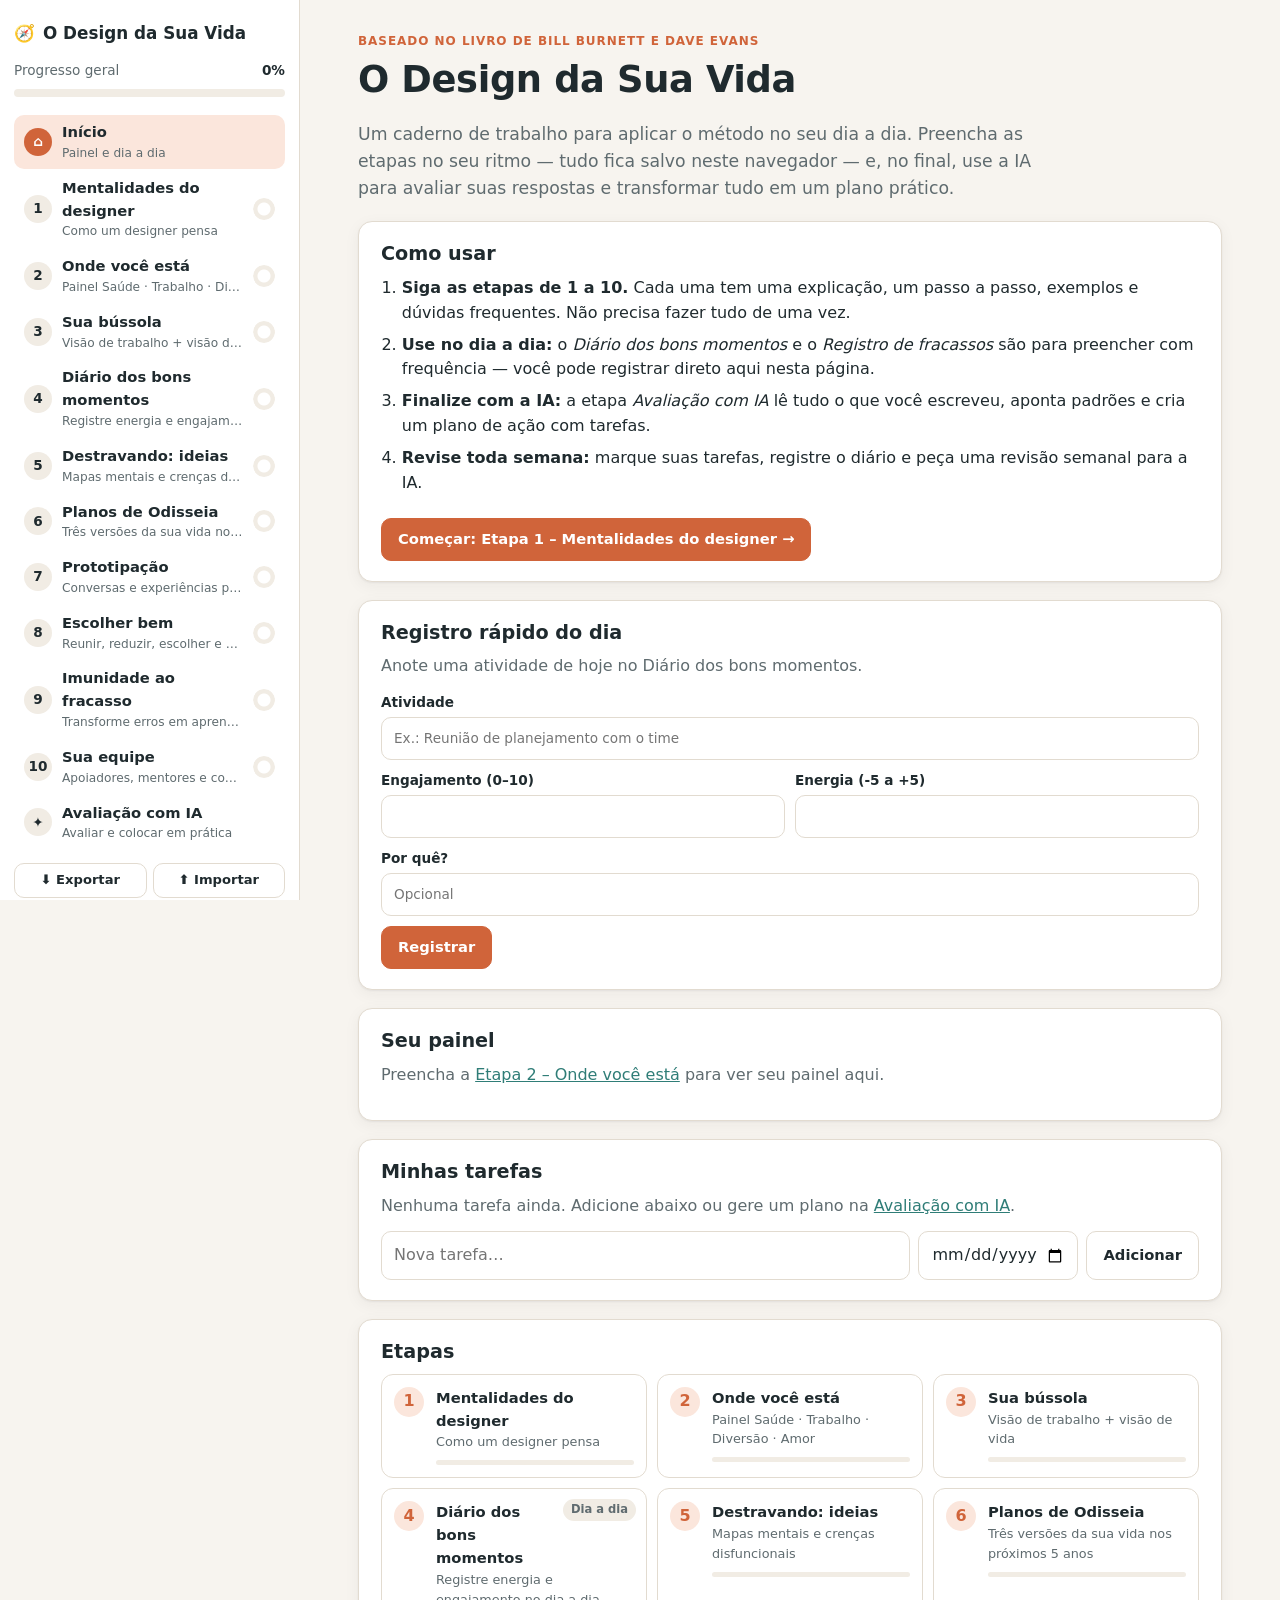
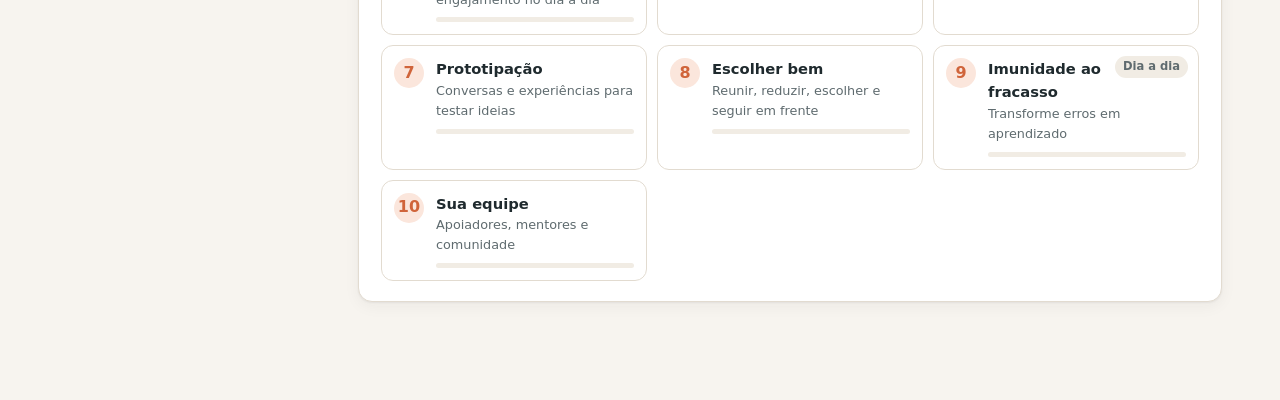
==== design-da-sua-vida/index.html @ 07f7861f "Adiciona caderno interativo O Design da Sua Vida App web estático (sem build) com as 10 ferramentas " ====
<!doctype html>
<html lang="pt-BR">
<head>
  <meta charset="utf-8">
  <meta name="viewport" content="width=device-width, initial-scale=1">
  <title>O Design da Sua Vida</title>
  <meta name="description" content="Caderno de trabalho interativo baseado no livro O Design da Sua Vida, com avaliação e plano de ação com IA.">
  <link rel="icon" href="data:image/svg+xml,<svg xmlns='http://www.w3.org/2000/svg' viewBox='0 0 100 100'><text y='.9em' font-size='90'>🧭</text></svg>">
  <link rel="stylesheet" href="css/styles.css">
</head>
<body>
  <a class="skip" href="#main">Pular para o conteúdo</a>

  <header class="topbar">
    <button class="icon-btn menu-btn" data-action="toggle-nav" aria-label="Abrir menu">☰</button>
    <a href="#inicio" class="brand"><span aria-hidden="true">🧭</span> O Design da Sua Vida</a>
  </header>

  <div class="layout">
    <nav class="sidebar" aria-label="Etapas">
      <a href="#inicio" class="brand brand-side"><span aria-hidden="true">🧭</span> O Design da Sua Vida</a>
      <div id="overall" class="overall"></div>
      <ul id="nav-list" class="nav-list"></ul>
      <div class="side-tools">
        <button class="btn small ghost" data-action="export" title="Baixar backup dos seus dados (.json)">⬇ Exportar</button>
        <button class="btn small ghost" data-action="import" title="Restaurar um backup">⬆ Importar</button>
        <button class="btn small ghost" data-action="print" title="Imprimir ou salvar em PDF">🖨 Imprimir</button>
        <button class="btn small ghost" data-action="open-settings">⚙️ Configurações</button>
      </div>
      <p class="side-note">Seus dados ficam salvos só neste navegador. Exporte um backup de vez em quando.</p>
    </nav>
    <div class="nav-backdrop" data-action="toggle-nav"></div>

    <main id="main" tabindex="-1"></main>
  </div>

  <input type="file" id="import-file" accept="application/json,.json" hidden>

  <dialog id="settings" aria-labelledby="set-title">
    <form method="dialog" data-action="save-settings" class="settings-form">
      <h2 id="set-title">Configurações</h2>
      <p id="set-msg" class="notice" hidden></p>

      <label for="set-key"><strong>Chave da API da Anthropic</strong></label>
      <input id="set-key" name="key" type="password" autocomplete="off" placeholder="sk-ant-…">
      <p class="muted small">
        Usada para a IA responder aqui no app. Crie uma em <a href="https://console.anthropic.com/settings/keys" target="_blank" rel="noopener">console.anthropic.com</a> (o uso é cobrado pela Anthropic, por volume de texto).
        A chave fica salva <strong>apenas neste navegador</strong> e é enviada somente para a API da Anthropic.
        Não use em computadores compartilhados.
      </p>
      <p class="muted small">Sem chave? Tudo continua funcionando, e nos pedidos à IA você pode usar “Copiar para usar no Claude.ai”.</p>

      <label for="set-model"><strong>Modelo</strong></label>
      <select id="set-model" name="model"></select>

      <div class="dialog-actions">
        <button type="button" class="btn danger ghost" data-action="reset">Apagar todos os dados</button>
        <span class="spacer"></span>
        <button type="button" class="btn" onclick="this.closest('dialog').close()">Cancelar</button>
        <button type="submit" class="btn primary">Salvar</button>
      </div>
    </form>
  </dialog>

  <div id="save-status" class="save-status" role="status" aria-live="polite"></div>
  <div id="toast" class="toast" role="status" aria-live="polite"></div>

  <script src="js/steps.js"></script>
  <script src="js/ai.js"></script>
  <script src="js/app.js"></script>
</body>
</html>
---- design-da-sua-vida/css/styles.css ----
:root {
  --bg: #f7f4ef;
  --surface: #ffffff;
  --surface-2: #f1ece4;
  --text: #1f2a2e;
  --muted: #5f6b6f;
  --line: #e2dbd0;
  --accent: #d0643a;
  --accent-ink: #ffffff;
  --accent-soft: #fbe6dc;
  --teal: #2f7d77;
  --teal-soft: #dcefec;
  --pos: #2f7d4f;
  --neg: #b3413a;
  --radius: 14px;
  --shadow: 0 1px 2px rgba(31, 42, 46, .06), 0 4px 16px rgba(31, 42, 46, .05);
  --sidebar: 300px;
  --font: system-ui, -apple-system, "Segoe UI", Roboto, "Helvetica Neue", Arial, sans-serif;
  color-scheme: light;
}

@media (prefers-color-scheme: dark) {
  :root:not([data-theme="light"]) {
    --bg: #161b1d;
    --surface: #1f2629;
    --surface-2: #273033;
    --text: #e8e6e1;
    --muted: #a3acae;
    --line: #34403f;
    --accent: #e7875f;
    --accent-ink: #1a1a1a;
    --accent-soft: #3d2a22;
    --teal: #6cc2b9;
    --teal-soft: #1f3836;
    --pos: #74c68f;
    --neg: #ee8a82;
    --shadow: none;
    color-scheme: dark;
  }
}

* { box-sizing: border-box; }
html { -webkit-text-size-adjust: 100%; }
body {
  margin: 0;
  background: var(--bg);
  color: var(--text);
  font: 16px/1.55 var(--font);
}
a { color: var(--teal); }
h1, h2, h3, h4 { line-height: 1.25; margin: 0 0 .5em; }
h1 { font-size: clamp(1.7rem, 4vw, 2.3rem); letter-spacing: -.01em; }
h2 { font-size: 1.2rem; }
h3 { font-size: 1rem; margin-top: 1.2em; }
h4 { font-size: .95rem; }
p { margin: 0 0 .8em; }
code { background: var(--surface-2); padding: 0 .3em; border-radius: 4px; font-size: .9em; }

.skip { position: absolute; left: -999px; top: 0; background: var(--surface); padding: 8px 12px; z-index: 100; }
.skip:focus { left: 8px; }

.muted { color: var(--muted); }
.small { font-size: .85rem; }

/* ---------- Layout ---------- */
.layout { display: flex; min-height: 100vh; }
.sidebar {
  position: sticky; top: 0; align-self: flex-start;
  width: var(--sidebar); height: 100vh; overflow-y: auto;
  padding: 20px 14px; border-right: 1px solid var(--line); background: var(--surface);
  display: flex; flex-direction: column; gap: 14px; flex-shrink: 0;
}
main { flex: 1; min-width: 0; max-width: 920px; margin: 0 auto; padding: 32px 28px 80px; outline: none; }

.brand { font-weight: 700; color: var(--text); text-decoration: none; font-size: 1.05rem; display: flex; gap: 8px; align-items: center; }
.topbar { display: none; }

.overall-label { display: flex; justify-content: space-between; font-size: .85rem; color: var(--muted); margin-bottom: 6px; }
.overall-label strong { color: var(--text); }
.bar { height: 8px; background: var(--surface-2); border-radius: 99px; overflow: hidden; margin: 8px 0 4px; }
.bar > span { display: block; height: 100%; background: linear-gradient(90deg, var(--teal), var(--accent)); border-radius: inherit; transition: width .3s; }
.bar.small { height: 5px; margin: 8px 0 0; }

.nav-list { list-style: none; margin: 0; padding: 0; display: flex; flex-direction: column; gap: 2px; }
.nav-item {
  display: flex; align-items: center; gap: 10px; padding: 6px 10px; border-radius: 10px;
  color: var(--text); text-decoration: none;
}
.nav-item:hover { background: var(--surface-2); }
.nav-item.active { background: var(--accent-soft); }
.nav-badge {
  width: 28px; height: 28px; flex-shrink: 0; border-radius: 50%; display: grid; place-items: center;
  background: var(--surface-2); font-weight: 700; font-size: .85rem;
}
.nav-item.active .nav-badge { background: var(--accent); color: var(--accent-ink); }
.nav-text { display: flex; flex-direction: column; min-width: 0; flex: 1; }
.nav-title { font-weight: 600; font-size: .92rem; }
.nav-sub { font-size: .76rem; color: var(--muted); white-space: nowrap; overflow: hidden; text-overflow: ellipsis; }
.nav-progress {
  --p: 0;
  width: 22px; height: 22px; border-radius: 50%; flex-shrink: 0; display: grid; place-items: center;
  font-size: .7rem; font-weight: 700; color: var(--accent-ink);
  background: conic-gradient(var(--teal) calc(var(--p) * 1%), var(--surface-2) 0);
  -webkit-mask: radial-gradient(circle, transparent 6px, #000 7px);
          mask: radial-gradient(circle, transparent 6px, #000 7px);
}
.nav-progress.done { background: var(--teal); -webkit-mask: none; mask: none; color: #fff; }

.side-tools { display: grid; grid-template-columns: 1fr 1fr; gap: 6px; margin-top: auto; }
.side-note { font-size: .75rem; color: var(--muted); margin: 0; }
.nav-backdrop { display: none; }

/* ---------- Componentes ---------- */
.page-head { margin-bottom: 20px; }
.eyebrow { text-transform: uppercase; letter-spacing: .08em; font-size: .75rem; font-weight: 700; color: var(--accent); margin-bottom: 6px; }
.lead { font-size: 1.08rem; color: var(--muted); max-width: 680px; }

.card {
  background: var(--surface); border: 1px solid var(--line); border-radius: var(--radius);
  padding: 20px 22px; margin-bottom: 18px; box-shadow: var(--shadow);
}

.btn {
  display: inline-flex; align-items: center; justify-content: center; gap: 6px;
  padding: 9px 16px; border-radius: 10px; border: 1px solid var(--line);
  background: var(--surface); color: var(--text); font: inherit; font-weight: 600; font-size: .92rem;
  cursor: pointer; text-decoration: none; min-height: 40px;
}
.btn:hover { background: var(--surface-2); }
.btn.primary { background: var(--accent); border-color: var(--accent); color: var(--accent-ink); }
.btn.primary:hover { filter: brightness(1.05); }
.btn.ghost { background: transparent; }
.btn.small { padding: 6px 10px; font-size: .82rem; min-height: 34px; }
.btn.danger { color: var(--neg); }
.btn:disabled { opacity: .55; cursor: not-allowed; }
.icon-btn {
  border: 0; background: transparent; color: var(--muted); font-size: 1.3rem; line-height: 1;
  width: 34px; height: 34px; border-radius: 8px; cursor: pointer;
}
.icon-btn:hover { background: var(--surface-2); color: var(--neg); }

.chip { font-size: .72rem; font-weight: 700; padding: 2px 8px; border-radius: 99px; background: var(--surface-2); color: var(--muted); white-space: nowrap; }
.chip.ok { background: var(--teal-soft); color: var(--teal); }
.pill { display: inline-block; font-size: .75rem; padding: 0 7px; border-radius: 99px; background: var(--surface-2); color: var(--muted); white-space: nowrap; }
.pill.pos { color: var(--pos); }
.pill.neg { color: var(--neg); }

.notice { background: var(--accent-soft); border-radius: 10px; padding: 12px 14px; margin-bottom: 18px; font-size: .92rem; }
.error-text { color: var(--neg); }

.how-list { padding-left: 1.3em; margin: 0 0 1em; }
.how-list li { margin-bottom: .45em; }

/* Ajuda */
.help { padding: 0; }
.help > summary {
  list-style: none; cursor: pointer; padding: 16px 22px; font-weight: 700; display: flex; align-items: center; gap: 10px;
}
.help > summary::-webkit-details-marker { display: none; }
.help > summary::after { content: "▾"; margin-left: auto; color: var(--muted); transition: transform .2s; }
.help[open] > summary::after { transform: rotate(180deg); }
.help-icon { width: 26px; height: 26px; border-radius: 50%; display: grid; place-items: center; background: var(--teal-soft); color: var(--teal); font-weight: 800; }
.help-body { padding: 0 22px 20px; border-top: 1px solid var(--line); }
.help-intro { margin-top: 14px; }
.help-intro ul, .help-intro ol { padding-left: 1.3em; }
.help-intro li { margin-bottom: .35em; }
.example { background: var(--surface-2); border-left: 4px solid var(--teal); padding: 12px 14px; border-radius: 0 10px 10px 0; font-size: .95rem; }
.example p:last-child { margin: 0; }
.faq details { border-bottom: 1px solid var(--line); padding: 8px 0; }
.faq summary { cursor: pointer; font-weight: 600; }
.faq p { margin: 8px 0 4px; color: var(--muted); }
.ask-box { margin-top: 18px; padding: 14px; border-radius: 12px; background: var(--teal-soft); }
.ask-box h3 { margin-top: 0; }
.ask-box form { display: flex; flex-direction: column; gap: 8px; align-items: flex-start; }
.ask-answer:not(:empty) { margin-top: 12px; background: var(--surface); padding: 12px 14px; border-radius: 10px; }

/* Campos */
.section-hint { color: var(--muted); font-size: .92rem; background: var(--surface-2); padding: 10px 12px; border-radius: 10px; }
.field { display: flex; flex-direction: column; gap: 6px; margin-bottom: 16px; }
.field > label { font-weight: 600; }
.hint { color: var(--muted); font-size: .85rem; margin-top: -4px; }
input[type="text"], input[type="number"], input[type="date"], input[type="password"], input:not([type]), textarea, select {
  width: 100%; font: inherit; color: var(--text); background: var(--surface);
  border: 1px solid var(--line); border-radius: 10px; padding: 10px 12px;
}
textarea { resize: vertical; min-height: 2.8em; line-height: 1.5; }
input:focus, textarea:focus, select:focus, .btn:focus-visible, .nav-item:focus-visible, summary:focus-visible {
  outline: 2px solid var(--teal); outline-offset: 1px;
}
.counter { font-size: .78rem; color: var(--muted); align-self: flex-end; }

.range-row { display: flex; align-items: center; gap: 14px; }
.range-row input[type="range"] { flex: 1; accent-color: var(--accent); height: 28px; }
.range-row input.unset { opacity: .45; }
.range-row output { min-width: 2.2em; text-align: center; font-weight: 800; font-size: 1.1rem; background: var(--surface-2); border-radius: 8px; padding: 2px 6px; }

/* Listas */
.table-wrap { overflow-x: auto; margin-bottom: 10px; }
.list-table { width: 100%; border-collapse: collapse; }
.list-table th { text-align: left; font-size: .78rem; color: var(--muted); font-weight: 600; padding: 4px 6px; white-space: nowrap; }
.list-table td { padding: 4px 6px; vertical-align: top; }
.list-table td input, .list-table td select { padding: 8px 9px; font-size: .92rem; }
.list-table th.wide, .list-table td.wide { min-width: 170px; }
.list-table input[type="number"] { width: 80px; }
.list-table input[type="date"] { min-width: 140px; }
.row-actions { width: 40px; }
.empty { font-size: .9rem; }

.highlights { display: grid; grid-template-columns: 1fr 1fr; gap: 14px; margin-top: 16px; padding: 14px; border-radius: 12px; background: var(--surface-2); }
.highlights ul { margin: 0; padding-left: 1.1em; font-size: .9rem; }
.highlights p { grid-column: 1 / -1; margin: 0; }

.step-footer { display: flex; flex-wrap: wrap; gap: 14px; align-items: center; justify-content: space-between; margin-top: 8px; }
.step-nav { display: flex; gap: 8px; flex-wrap: wrap; }
.check { display: inline-flex; align-items: flex-start; gap: 10px; cursor: pointer; }
.check input { width: 20px; height: 20px; margin-top: 2px; accent-color: var(--teal); flex-shrink: 0; }
.done-toggle { font-weight: 600; }

/* Início */
.how-card .btn { margin-top: 6px; }
.quick-form { display: grid; grid-template-columns: 1fr 1fr; gap: 10px; align-items: end; }
.quick-form label { display: flex; flex-direction: column; gap: 4px; font-size: .85rem; font-weight: 600; }
.quick-form .qf-wide { grid-column: 1 / -1; }
.quick-form input { font-weight: 400; }
.quick-form button { grid-column: 1 / -1; justify-self: start; }
.journal-summary { margin-top: 16px; }
.journal-summary ul { list-style: none; padding: 0; margin: 0; }
.journal-summary li { padding: 6px 0; border-bottom: 1px solid var(--line); font-size: .92rem; }

.gauges { display: flex; gap: 18px; justify-content: space-around; padding: 6px 0; }
.gauge { display: flex; flex-direction: column; align-items: center; gap: 4px; font-size: .85rem; }
.gauge-track { width: 38px; height: 120px; background: var(--surface-2); border-radius: 10px; display: flex; align-items: flex-end; overflow: hidden; }
.gauge-track span { width: 100%; background: linear-gradient(0deg, var(--teal), var(--accent)); border-radius: 10px; }
.gauge strong { font-size: 1.1rem; }

.step-grid { display: grid; grid-template-columns: repeat(auto-fill, minmax(240px, 1fr)); gap: 10px; }
.step-card {
  display: flex; gap: 12px; align-items: flex-start; padding: 12px; border-radius: 12px; border: 1px solid var(--line);
  text-decoration: none; color: var(--text); position: relative;
}
.step-card:hover { border-color: var(--accent); }
.step-num { width: 30px; height: 30px; border-radius: 50%; background: var(--accent-soft); color: var(--accent); font-weight: 800; display: grid; place-items: center; flex-shrink: 0; }
.step-card-body { display: flex; flex-direction: column; flex: 1; min-width: 0; font-size: .92rem; }
.step-card-body .muted { font-size: .8rem; }
.step-card .chip { position: absolute; top: 10px; right: 10px; }
.step-card:has(.chip) strong { padding-right: 70px; }

/* Tarefas */
.actions { list-style: none; padding: 0; margin: 0 0 12px; }
.action { display: flex; align-items: center; gap: 8px; padding: 8px 0; border-bottom: 1px solid var(--line); }
.action .check { flex: 1; }
.action.done .check span { text-decoration: line-through; color: var(--muted); }
.task-form { display: grid; grid-template-columns: 1fr 160px auto; gap: 8px; }

/* IA */
.mode-grid { display: grid; grid-template-columns: repeat(auto-fill, minmax(250px, 1fr)); gap: 12px; }
.mode { display: flex; flex-direction: column; gap: 6px; padding: 14px; border: 1px solid var(--line); border-radius: 12px; }
.mode .muted { font-size: .86rem; flex: 1; }
.mode-actions { display: flex; flex-wrap: wrap; gap: 6px; margin-top: 4px; }
.chat-head { display: flex; justify-content: space-between; align-items: center; }
.chat { max-height: 70vh; overflow-y: auto; display: flex; flex-direction: column; gap: 12px; padding: 4px 2px 12px; }
.msg { display: flex; flex-direction: column; }
.msg.user { align-items: flex-end; }
.msg-body { padding: 12px 16px; border-radius: 14px; max-width: 92%; }
.msg.user .msg-body { background: var(--accent-soft); border-bottom-right-radius: 4px; }
.msg.assistant .msg-body { background: var(--surface-2); border-bottom-left-radius: 4px; }
.msg-actions { display: flex; gap: 6px; margin-top: 6px; flex-wrap: wrap; }
.md h2, .md h3, .md h4, .md h5 { margin: 1em 0 .4em; font-size: 1.02rem; }
.md h2:first-child, .md h3:first-child { margin-top: 0; }
.md ul, .md ol { padding-left: 1.3em; margin: 0 0 .8em; }
.md li { margin-bottom: .3em; }
.md p:last-child, .md ul:last-child { margin-bottom: 0; }
.md blockquote { margin: 0 0 .8em; padding-left: 12px; border-left: 3px solid var(--teal); color: var(--muted); }
.md-tasks { list-style: none; padding-left: 0 !important; }
.md-box { color: var(--teal); font-weight: 700; }
.md-task.done { color: var(--muted); text-decoration: line-through; }
.chat-form { display: flex; flex-direction: column; gap: 8px; border-top: 1px solid var(--line); padding-top: 12px; }
.chat-form-actions { display: flex; justify-content: flex-end; align-items: center; gap: 10px; flex-wrap: wrap; }
.typing span { animation: blink 1.2s infinite; }
.typing span:nth-child(2) { animation-delay: .2s; }
.typing span:nth-child(3) { animation-delay: .4s; }
@keyframes blink { 0%, 100% { opacity: .2; } 50% { opacity: 1; } }

/* Diálogo */
dialog { border: 1px solid var(--line); border-radius: var(--radius); padding: 0; width: min(520px, calc(100vw - 32px)); background: var(--surface); color: var(--text); }
dialog::backdrop { background: rgba(0, 0, 0, .4); }
.settings-form { padding: 22px; display: flex; flex-direction: column; gap: 8px; }
.dialog-actions { display: flex; gap: 8px; margin-top: 10px; flex-wrap: wrap; }
.spacer { flex: 1; }

.save-status, .toast {
  position: fixed; left: 50%; transform: translate(-50%, 20px); opacity: 0; pointer-events: none;
  transition: opacity .2s, transform .2s; z-index: 50; border-radius: 99px; font-size: .88rem; font-weight: 600;
}
.save-status { bottom: 16px; right: 16px; left: auto; transform: translateY(10px); background: var(--teal-soft); color: var(--teal); padding: 6px 12px; }
.toast { bottom: 60px; background: var(--text); color: var(--bg); padding: 10px 18px; max-width: calc(100vw - 32px); text-align: center; border-radius: 12px; }
.save-status.show, .toast.show { opacity: 1; transform: translate(-50%, 0); }
.save-status.show { transform: none; }
.save-status.error, .toast.error { background: var(--neg); color: #fff; }

/* ---------- Responsivo ---------- */
@media (max-width: 900px) {
  .topbar {
    display: flex; align-items: center; gap: 8px; position: sticky; top: 0; z-index: 30;
    padding: 8px 12px; background: var(--surface); border-bottom: 1px solid var(--line);
  }
  .menu-btn { color: var(--text); }
  .brand-side { display: none; }
  .sidebar {
    position: fixed; z-index: 40; left: 0; top: 0; transform: translateX(-105%);
    transition: transform .25s; box-shadow: 0 0 30px rgba(0, 0, 0, .2); width: min(320px, 86vw);
  }
  body.nav-open .sidebar { transform: none; }
  body.nav-open .nav-backdrop { display: block; position: fixed; inset: 0; background: rgba(0, 0, 0, .35); z-index: 35; }
  main { padding: 20px 16px 80px; }
  .card { padding: 16px; }
  .help > summary { padding: 14px 16px; }
  .help-body { padding: 0 16px 16px; }

  /* listas viram cartões no celular */
  .list-table thead { display: none; }
  .list-table, .list-table tbody, .list-table tr, .list-table td { display: block; width: 100%; }
  .list-table tr { border: 1px solid var(--line); border-radius: 12px; padding: 8px; margin-bottom: 10px; position: relative; }
  .list-table td { padding: 4px 0; }
  .list-table td::before { content: attr(data-label); display: block; font-size: .75rem; color: var(--muted); font-weight: 600; margin-bottom: 2px; }
  .list-table td.row-actions { position: absolute; top: 4px; right: 4px; width: auto; padding: 0; }
  .list-table td.row-actions::before { content: none; }
  .list-table th.wide, .list-table td.wide { min-width: 0; }
  .list-table input[type="number"] { width: 100%; }
  .highlights { grid-template-columns: 1fr; }
  .task-form { grid-template-columns: 1fr 1fr; }
  .task-form input[name="text"] { grid-column: 1 / -1; }
  .msg-body { max-width: 100%; }
}

@media (max-width: 480px) {
  .quick-form { grid-template-columns: 1fr; }
  .step-nav { width: 100%; }
  .step-nav .btn { flex: 1; }
  .gauges { gap: 8px; }
}

/* ---------- Impressão ---------- */
@media print {
  .sidebar, .topbar, .help, .btn, .icon-btn, .task-form, .chat-form, .ask-box, .step-footer, .save-status, .toast, .quick-form { display: none !important; }
  main { max-width: none; padding: 0; }
  .card { box-shadow: none; break-inside: avoid; }
  body { background: #fff; color: #000; }
}
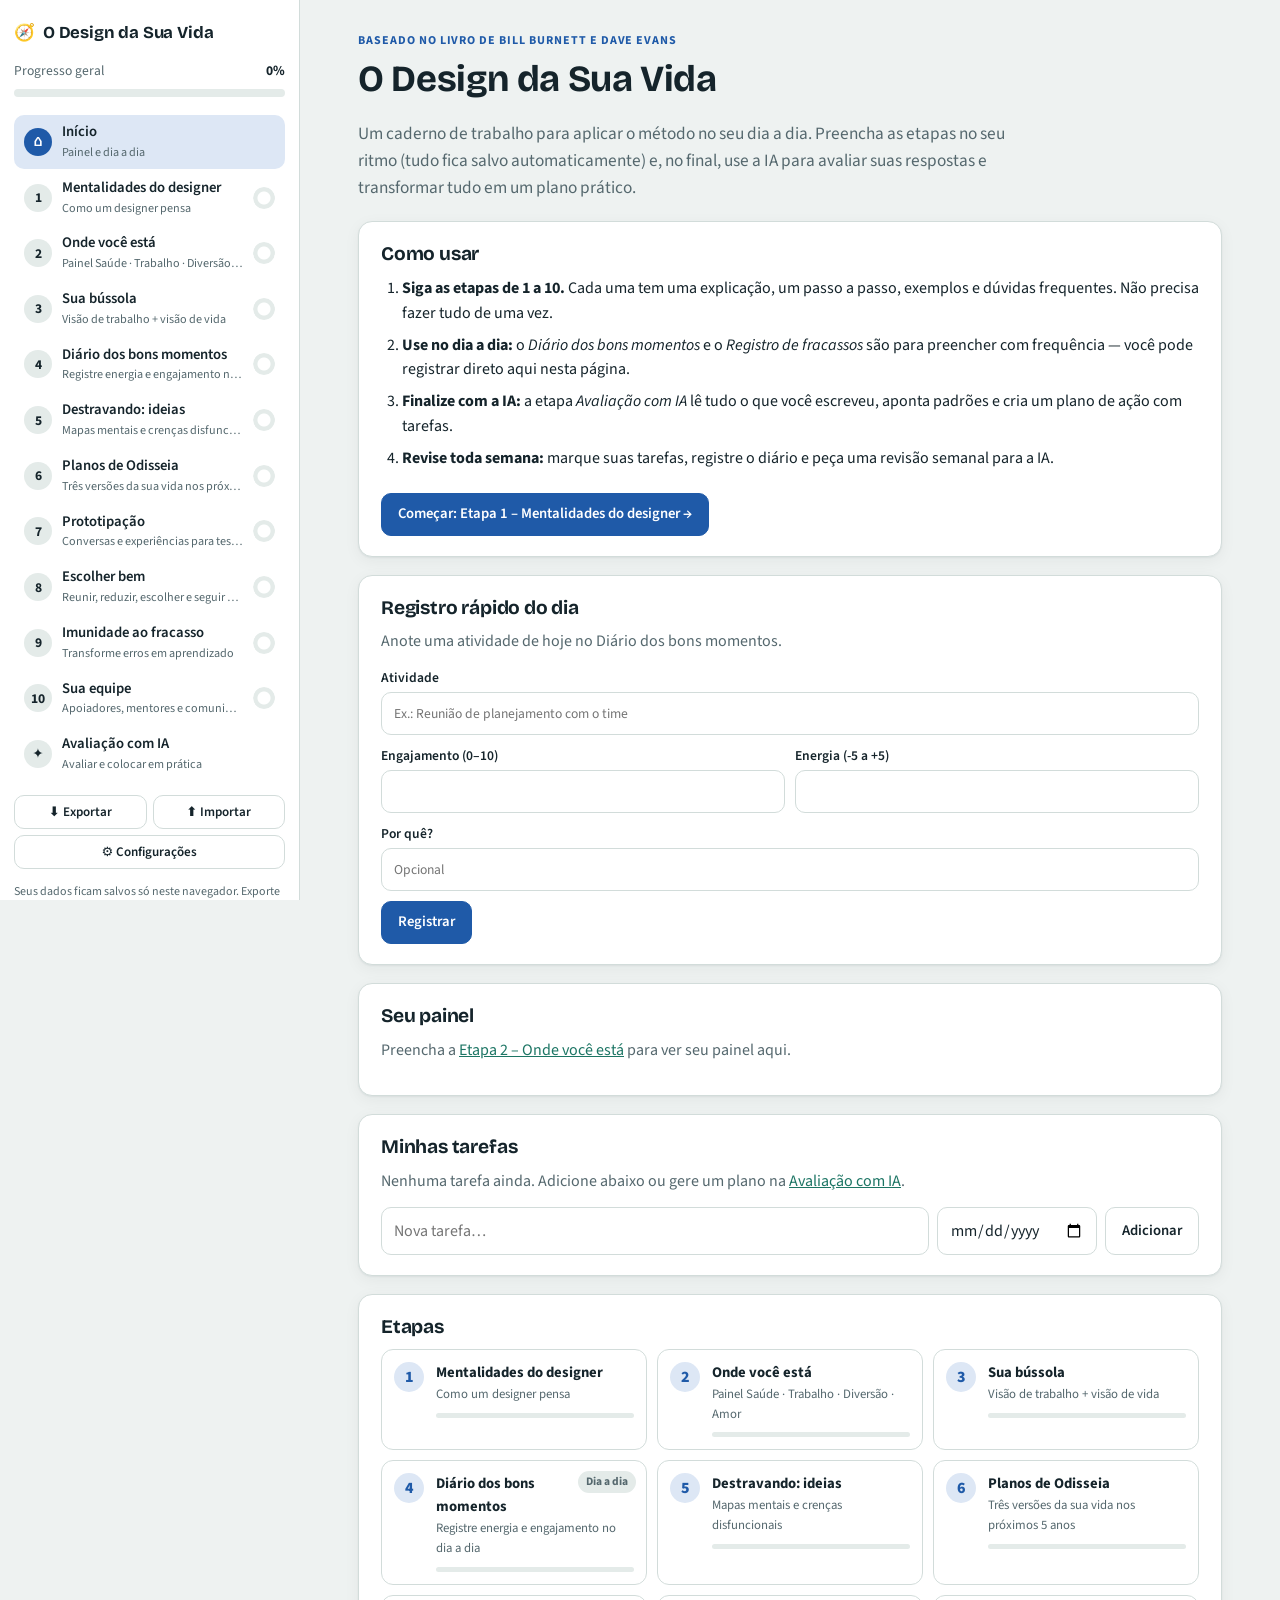
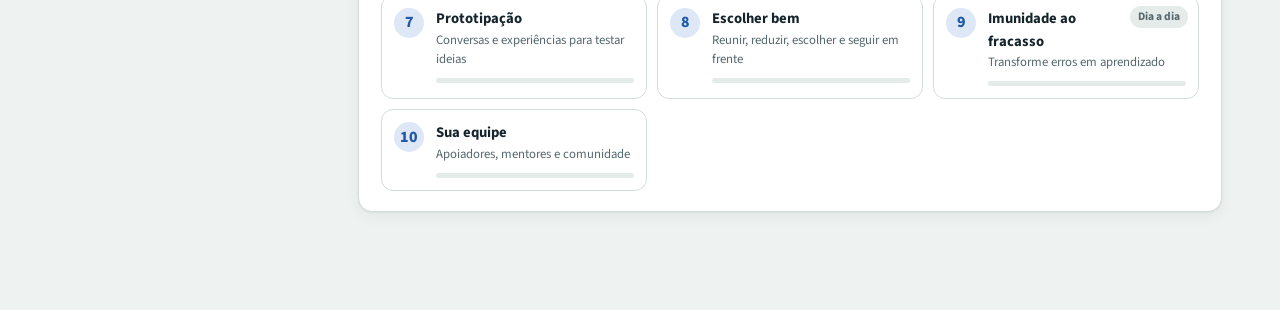
==== commit 91b5e7e4: "Adapta o caderno para rodar como Artifact do Claude - IA pela conta Claude (capability sample) quand" ====
--- a/design-da-sua-vida/index.html
+++ b/design-da-sua-vida/index.html
@@ -6,6 +6,9 @@
   <title>O Design da Sua Vida</title>
   <meta name="description" content="Caderno de trabalho interativo baseado no livro O Design da Sua Vida, com avaliação e plano de ação com IA.">
   <link rel="icon" href="data:image/svg+xml,<svg xmlns='http://www.w3.org/2000/svg' viewBox='0 0 100 100'><text y='.9em' font-size='90'>🧭</text></svg>">
+  <link rel="preconnect" href="https://fonts.googleapis.com">
+  <link rel="preconnect" href="https://fonts.gstatic.com" crossorigin>
+  <link rel="stylesheet" href="https://fonts.googleapis.com/css2?family=Bricolage+Grotesque:opsz,wght@12..96,600;12..96,700&family=Source+Sans+3:ital,wght@0,400;0,600;0,700;1,400&display=swap">
   <link rel="stylesheet" href="css/styles.css">
 </head>
 <body>
@@ -24,10 +27,9 @@
       <div class="side-tools">
         <button class="btn small ghost" data-action="export" title="Baixar backup dos seus dados (.json)">⬇ Exportar</button>
         <button class="btn small ghost" data-action="import" title="Restaurar um backup">⬆ Importar</button>
-        <button class="btn small ghost" data-action="print" title="Imprimir ou salvar em PDF">🖨 Imprimir</button>
         <button class="btn small ghost" data-action="open-settings">⚙️ Configurações</button>
       </div>
-      <p class="side-note">Seus dados ficam salvos só neste navegador. Exporte um backup de vez em quando.</p>
+      <p class="side-note" id="storage-note">Seus dados ficam salvos só neste navegador. Exporte um backup de vez em quando.</p>
     </nav>
     <div class="nav-backdrop" data-action="toggle-nav"></div>
 
@@ -41,23 +43,41 @@
       <h2 id="set-title">Configurações</h2>
       <p id="set-msg" class="notice" hidden></p>
 
-      <label for="set-key"><strong>Chave da API da Anthropic</strong></label>
-      <input id="set-key" name="key" type="password" autocomplete="off" placeholder="sk-ant-…">
-      <p class="muted small">
-        Usada para a IA responder aqui no app. Crie uma em <a href="https://console.anthropic.com/settings/keys" target="_blank" rel="noopener">console.anthropic.com</a> (o uso é cobrado pela Anthropic, por volume de texto).
-        A chave fica salva <strong>apenas neste navegador</strong> e é enviada somente para a API da Anthropic.
-        Não use em computadores compartilhados.
-      </p>
-      <p class="muted small">Sem chave? Tudo continua funcionando, e nos pedidos à IA você pode usar “Copiar para usar no Claude.ai”.</p>
+      <div id="set-sample" class="settings-block" hidden>
+        <strong>IA</strong>
+        <p class="muted small">Aqui a IA usa a sua própria conta Claude, sem chave de API. Na primeira vez, o Claude pede sua autorização.</p>
+      </div>
 
-      <label for="set-model"><strong>Modelo</strong></label>
-      <select id="set-model" name="model"></select>
+      <div id="set-api" class="settings-block">
+        <label for="set-key"><strong>Chave da API da Anthropic</strong></label>
+        <input id="set-key" name="key" type="password" autocomplete="off" placeholder="sk-ant-…">
+        <p class="muted small">
+          Usada para a IA responder aqui no app. Crie uma em <a href="https://console.anthropic.com/settings/keys" target="_blank" rel="noopener">console.anthropic.com</a> (o uso é cobrado pela Anthropic, por volume de texto).
+          A chave fica salva <strong>apenas neste navegador</strong> e é enviada somente para a API da Anthropic.
+          Não use em computadores compartilhados.
+        </p>
+        <p class="muted small">Sem chave? Tudo continua funcionando, e nos pedidos à IA você pode usar “Copiar para usar no Claude.ai”.</p>
+
+        <label for="set-model"><strong>Modelo</strong></label>
+        <select id="set-model" name="model"></select>
+      </div>
 
       <div class="dialog-actions">
         <button type="button" class="btn danger ghost" data-action="reset">Apagar todos os dados</button>
         <span class="spacer"></span>
-        <button type="button" class="btn" onclick="this.closest('dialog').close()">Cancelar</button>
+        <button type="button" class="btn" data-action="close-dialog">Cancelar</button>
         <button type="submit" class="btn primary">Salvar</button>
+      </div>
+    </form>
+  </dialog>
+
+  <dialog id="confirm-dlg" aria-labelledby="confirm-msg">
+    <form method="dialog" class="settings-form">
+      <p id="confirm-msg" class="confirm-msg"></p>
+      <div class="dialog-actions">
+        <span class="spacer"></span>
+        <button value="cancel" class="btn">Cancelar</button>
+        <button value="ok" class="btn primary" id="confirm-ok">Confirmar</button>
       </div>
     </form>
   </dialog>
--- a/design-da-sua-vida/css/styles.css
+++ b/design-da-sua-vida/css/styles.css
@@ -1,42 +1,64 @@
+/*
+ * Paleta "bússola": névoa verde-acinzentada, azul de mapa como destaque
+ * e verde-mar para ajuda e progresso.
+ */
 :root {
-  --bg: #f7f4ef;
+  --bg: #eef2f1;
   --surface: #ffffff;
-  --surface-2: #f1ece4;
-  --text: #1f2a2e;
-  --muted: #5f6b6f;
-  --line: #e2dbd0;
-  --accent: #d0643a;
+  --surface-2: #e4ebe9;
+  --text: #15242b;
+  --muted: #55686e;
+  --line: #d2dcda;
+  --accent: #1f5aa8;
   --accent-ink: #ffffff;
-  --accent-soft: #fbe6dc;
-  --teal: #2f7d77;
-  --teal-soft: #dcefec;
-  --pos: #2f7d4f;
-  --neg: #b3413a;
+  --accent-soft: #dde7f5;
+  --teal: #1c7564;
+  --teal-soft: #d6ede7;
+  --pos: #22774a;
+  --neg: #b23a34;
   --radius: 14px;
-  --shadow: 0 1px 2px rgba(31, 42, 46, .06), 0 4px 16px rgba(31, 42, 46, .05);
+  --shadow: 0 1px 2px rgba(21, 36, 43, .06), 0 4px 16px rgba(21, 36, 43, .05);
   --sidebar: 300px;
-  --font: system-ui, -apple-system, "Segoe UI", Roboto, "Helvetica Neue", Arial, sans-serif;
+  --font: "Source Sans 3", system-ui, -apple-system, "Segoe UI", Roboto, Arial, sans-serif;
+  --font-display: "Bricolage Grotesque", "Source Sans 3", system-ui, sans-serif;
   color-scheme: light;
 }
 
 @media (prefers-color-scheme: dark) {
   :root:not([data-theme="light"]) {
-    --bg: #161b1d;
-    --surface: #1f2629;
-    --surface-2: #273033;
-    --text: #e8e6e1;
-    --muted: #a3acae;
-    --line: #34403f;
-    --accent: #e7875f;
-    --accent-ink: #1a1a1a;
-    --accent-soft: #3d2a22;
-    --teal: #6cc2b9;
-    --teal-soft: #1f3836;
-    --pos: #74c68f;
-    --neg: #ee8a82;
+    --bg: #0f171a;
+    --surface: #172327;
+    --surface-2: #1f2e33;
+    --text: #e3ebea;
+    --muted: #9cb0b3;
+    --line: #2b3c41;
+    --accent: #82b2f0;
+    --accent-ink: #0b1520;
+    --accent-soft: #1b2d45;
+    --teal: #5ec6b1;
+    --teal-soft: #173530;
+    --pos: #73c690;
+    --neg: #ef8a83;
     --shadow: none;
     color-scheme: dark;
   }
+}
+:root[data-theme="dark"] {
+  --bg: #0f171a;
+  --surface: #172327;
+  --surface-2: #1f2e33;
+  --text: #e3ebea;
+  --muted: #9cb0b3;
+  --line: #2b3c41;
+  --accent: #82b2f0;
+  --accent-ink: #0b1520;
+  --accent-soft: #1b2d45;
+  --teal: #5ec6b1;
+  --teal-soft: #173530;
+  --pos: #73c690;
+  --neg: #ef8a83;
+  --shadow: none;
+  color-scheme: dark;
 }
 
 * { box-sizing: border-box; }
@@ -48,7 +70,8 @@
   font: 16px/1.55 var(--font);
 }
 a { color: var(--teal); }
-h1, h2, h3, h4 { line-height: 1.25; margin: 0 0 .5em; }
+h1, h2, h3, h4 { line-height: 1.25; margin: 0 0 .5em; text-wrap: balance; }
+h1, h2, .brand { font-family: var(--font-display); letter-spacing: -.01em; }
 h1 { font-size: clamp(1.7rem, 4vw, 2.3rem); letter-spacing: -.01em; }
 h2 { font-size: 1.2rem; }
 h3 { font-size: 1rem; margin-top: 1.2em; }
@@ -104,9 +127,10 @@
   -webkit-mask: radial-gradient(circle, transparent 6px, #000 7px);
           mask: radial-gradient(circle, transparent 6px, #000 7px);
 }
-.nav-progress.done { background: var(--teal); -webkit-mask: none; mask: none; color: #fff; }
+.nav-progress.done { background: var(--teal); -webkit-mask: none; mask: none; color: var(--surface); }
 
 .side-tools { display: grid; grid-template-columns: 1fr 1fr; gap: 6px; margin-top: auto; }
+.side-tools > :last-child { grid-column: 1 / -1; }
 .side-note { font-size: .75rem; color: var(--muted); margin: 0; }
 .nav-backdrop { display: none; }
 
@@ -277,6 +301,9 @@
 .chat-form { display: flex; flex-direction: column; gap: 8px; border-top: 1px solid var(--line); padding-top: 12px; }
 .chat-form-actions { display: flex; justify-content: flex-end; align-items: center; gap: 10px; flex-wrap: wrap; }
 .typing span { animation: blink 1.2s infinite; }
+@media (prefers-reduced-motion: reduce) {
+  .typing span, .bar > span, .sidebar, .help > summary::after { animation: none; transition: none; }
+}
 .typing span:nth-child(2) { animation-delay: .2s; }
 .typing span:nth-child(3) { animation-delay: .4s; }
 @keyframes blink { 0%, 100% { opacity: .2; } 50% { opacity: 1; } }
@@ -285,6 +312,8 @@
 dialog { border: 1px solid var(--line); border-radius: var(--radius); padding: 0; width: min(520px, calc(100vw - 32px)); background: var(--surface); color: var(--text); }
 dialog::backdrop { background: rgba(0, 0, 0, .4); }
 .settings-form { padding: 22px; display: flex; flex-direction: column; gap: 8px; }
+.settings-block { display: flex; flex-direction: column; gap: 8px; }
+.confirm-msg { font-size: 1.02rem; margin: 0; }
 .dialog-actions { display: flex; gap: 8px; margin-top: 10px; flex-wrap: wrap; }
 .spacer { flex: 1; }
 
@@ -296,7 +325,7 @@
 .toast { bottom: 60px; background: var(--text); color: var(--bg); padding: 10px 18px; max-width: calc(100vw - 32px); text-align: center; border-radius: 12px; }
 .save-status.show, .toast.show { opacity: 1; transform: translate(-50%, 0); }
 .save-status.show { transform: none; }
-.save-status.error, .toast.error { background: var(--neg); color: #fff; }
+.save-status.error, .toast.error { background: var(--neg); color: var(--surface); }
 
 /* ---------- Responsivo ---------- */
 @media (max-width: 900px) {
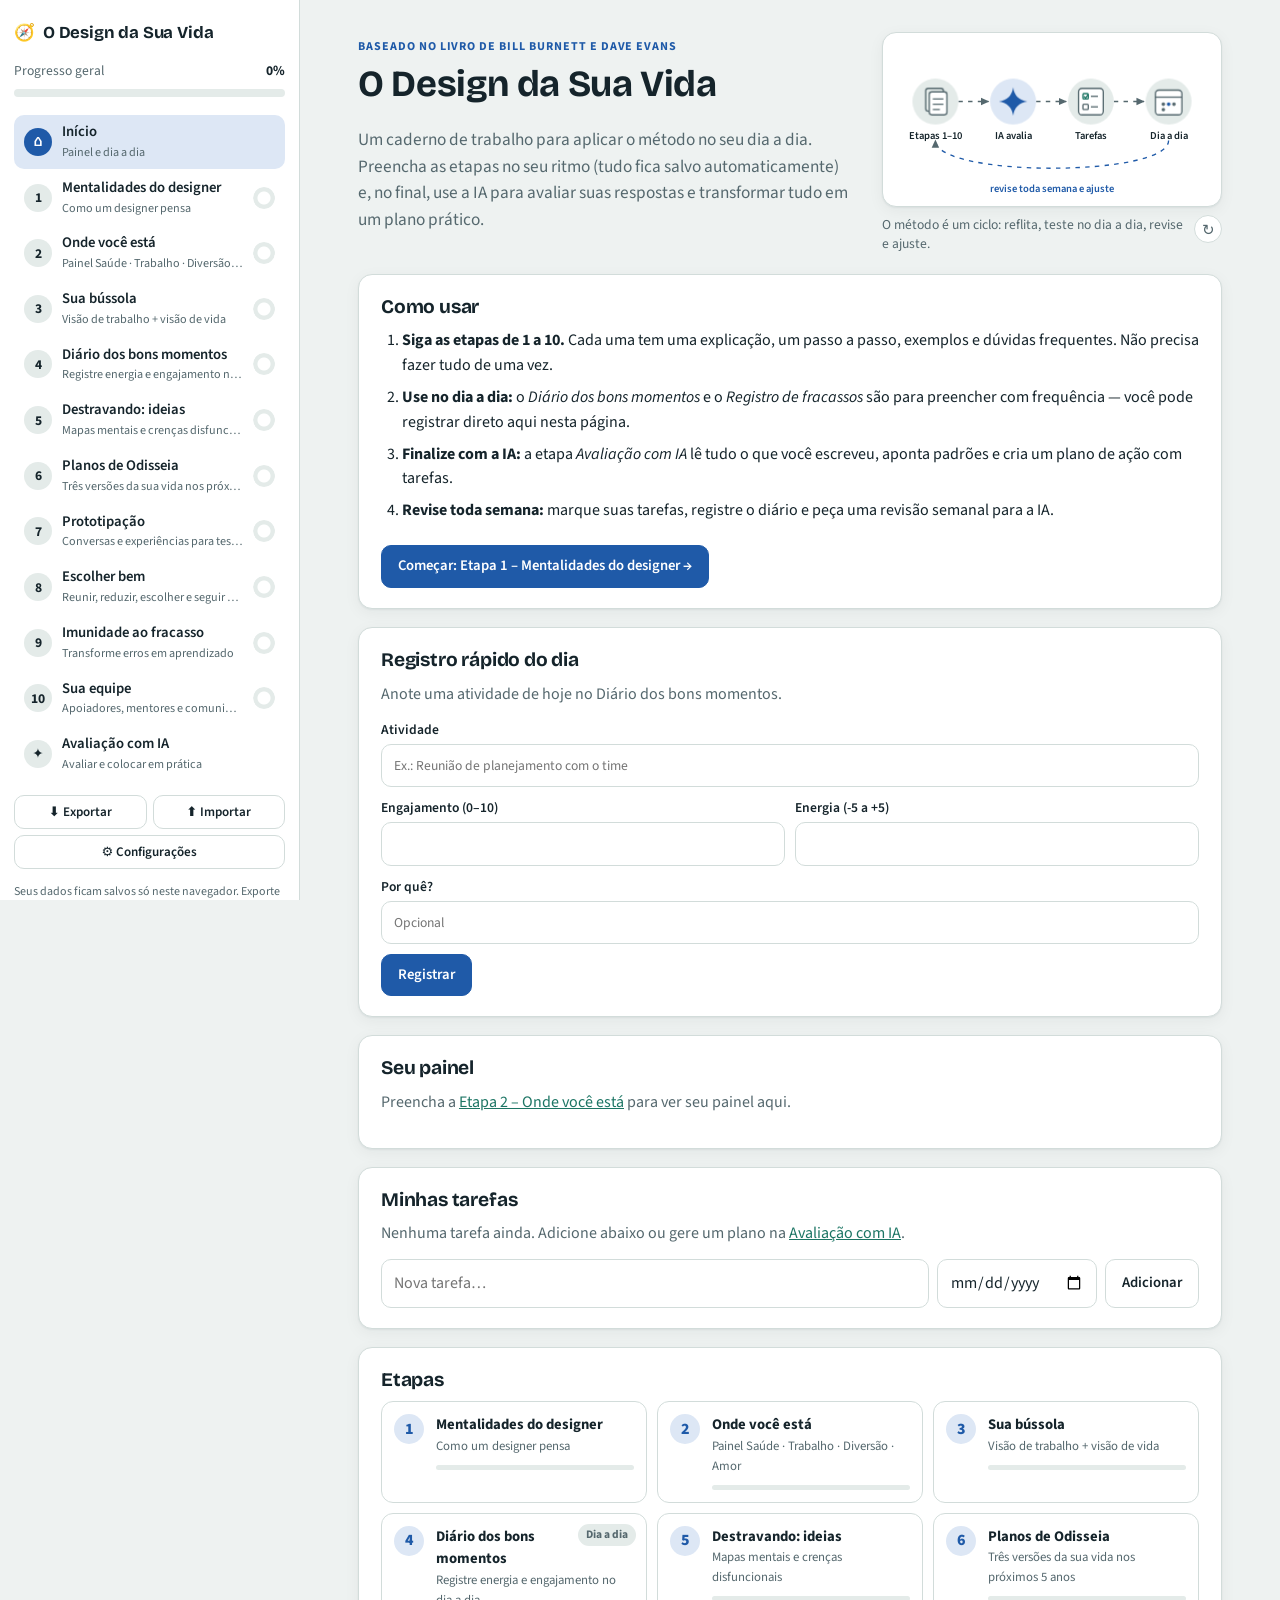
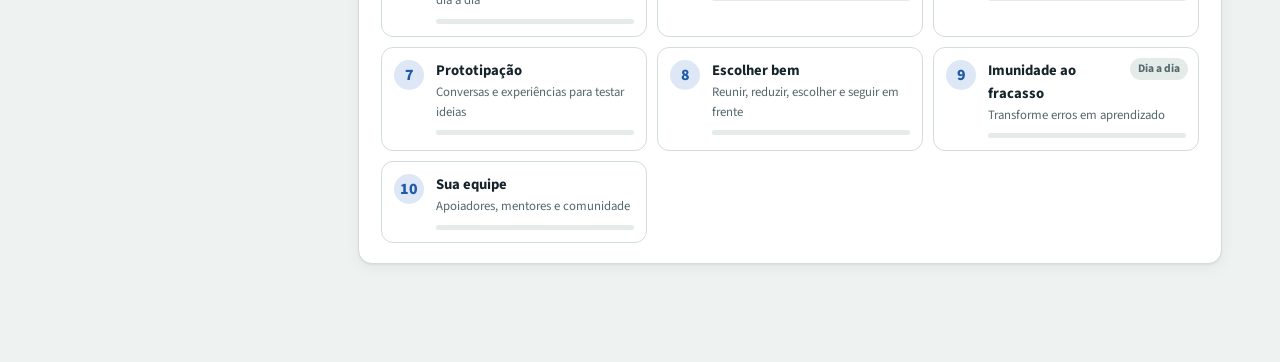
==== commit 532116c3: "Adiciona ilustrações animadas e melhora o movimento da interface - Uma ilustração SVG animada por et" ====
--- a/design-da-sua-vida/index.html
+++ b/design-da-sua-vida/index.html
@@ -86,6 +86,7 @@
   <div id="toast" class="toast" role="status" aria-live="polite"></div>
 
   <script src="js/steps.js"></script>
+  <script src="js/illustrations.js"></script>
   <script src="js/ai.js"></script>
   <script src="js/app.js"></script>
 </body>
--- a/design-da-sua-vida/css/styles.css
+++ b/design-da-sua-vida/css/styles.css
@@ -21,6 +21,8 @@
   --sidebar: 300px;
   --font: "Source Sans 3", system-ui, -apple-system, "Segoe UI", Roboto, Arial, sans-serif;
   --font-display: "Bricolage Grotesque", "Source Sans 3", system-ui, sans-serif;
+  --ease-out: cubic-bezier(.22, 1, .36, 1);
+  --ease-spring: cubic-bezier(.34, 1.56, .64, 1);
   color-scheme: light;
 }
 
@@ -136,6 +138,7 @@
 
 /* ---------- Componentes ---------- */
 .page-head { margin-bottom: 20px; }
+.page-head.with-ill { display: grid; grid-template-columns: minmax(0, 1fr) minmax(220px, 340px); gap: 28px; align-items: center; }
 .eyebrow { text-transform: uppercase; letter-spacing: .08em; font-size: .75rem; font-weight: 700; color: var(--accent); margin-bottom: 6px; }
 .lead { font-size: 1.08rem; color: var(--muted); max-width: 680px; }
 
@@ -273,7 +276,11 @@
 .actions { list-style: none; padding: 0; margin: 0 0 12px; }
 .action { display: flex; align-items: center; gap: 8px; padding: 8px 0; border-bottom: 1px solid var(--line); }
 .action .check { flex: 1; }
-.action.done .check span { text-decoration: line-through; color: var(--muted); }
+.action .check span {
+  background: linear-gradient(currentColor, currentColor) no-repeat 0 55% / 0 1.5px;
+  transition: background-size .4s var(--ease-out), color .3s;
+}
+.action.done .check span { background-size: 100% 1.5px; color: var(--muted); }
 .task-form { display: grid; grid-template-columns: 1fr 160px auto; gap: 8px; }
 
 /* IA */
@@ -301,9 +308,6 @@
 .chat-form { display: flex; flex-direction: column; gap: 8px; border-top: 1px solid var(--line); padding-top: 12px; }
 .chat-form-actions { display: flex; justify-content: flex-end; align-items: center; gap: 10px; flex-wrap: wrap; }
 .typing span { animation: blink 1.2s infinite; }
-@media (prefers-reduced-motion: reduce) {
-  .typing span, .bar > span, .sidebar, .help > summary::after { animation: none; transition: none; }
-}
 .typing span:nth-child(2) { animation-delay: .2s; }
 .typing span:nth-child(3) { animation-delay: .4s; }
 @keyframes blink { 0%, 100% { opacity: .2; } 50% { opacity: 1; } }
@@ -376,3 +380,151 @@
   .card { box-shadow: none; break-inside: avoid; }
   body { background: #fff; color: #000; }
 }
+
+/* ---------- Ilustrações ---------- */
+.ill { margin: 0; color: var(--text); }
+.ill-art {
+  background: var(--surface); border: 1px solid var(--line); border-radius: var(--radius);
+  padding: 12px 10px 6px; box-shadow: var(--shadow);
+}
+.ill svg { display: block; width: 100%; height: auto; max-width: 100%; overflow: visible; }
+.ill figcaption { display: flex; align-items: flex-start; gap: 8px; margin-top: 8px; font-size: .85rem; color: var(--muted); line-height: 1.4; }
+.ill figcaption span { flex: 1; }
+.ill-replay {
+  border: 1px solid var(--line); background: var(--surface); color: var(--muted); border-radius: 50%;
+  width: 28px; height: 28px; flex-shrink: 0; cursor: pointer; font-size: .95rem; line-height: 1;
+  transition: transform .4s var(--ease-spring), color .2s, border-color .2s;
+}
+.ill-replay:hover { color: var(--accent); border-color: var(--accent); transform: rotate(-180deg); }
+.ill-replay:focus-visible { outline: 2px solid var(--teal); outline-offset: 1px; }
+
+.ill text { fill: currentColor; font-family: var(--font); font-size: 12px; font-weight: 600; }
+.ill .tm { fill: var(--muted); font-weight: 400; font-size: 11px; }
+.ill .ta { fill: var(--accent); }
+.ill .t-inv { fill: var(--accent-ink); }
+.ill .s { stroke: currentColor; fill: none; stroke-width: 1.5; }
+.ill .s-m { stroke: var(--muted); }
+.ill .s-a { stroke: var(--accent); }
+.ill .s-t { stroke: var(--teal); }
+.ill .s-n { stroke: var(--neg); }
+.ill .s-track { stroke: var(--surface-2); }
+.ill .s-grid { stroke: var(--line); }
+.ill .f-a { fill: var(--accent); }
+.ill .f-as { fill: var(--accent-soft); }
+.ill .f-t { fill: var(--teal); }
+.ill .f-ts { fill: var(--teal-soft); }
+.ill .f-s { fill: var(--surface); }
+.ill .f-s2 { fill: var(--surface-2); }
+.ill .f-m { fill: var(--muted); }
+.ill .needle { stroke: var(--text); }
+.ill .ring { fill: none; stroke-width: 2.5; opacity: 0; }
+.ill .halo { opacity: 0; }
+
+/* Primitivas de animação: atraso em --d, estado final = estado em repouso. */
+.a-draw { animation: il-draw 1s var(--ease-out) var(--d, 0s) both; }
+.a-pop { transform-box: fill-box; transform-origin: center; animation: il-pop .6s var(--ease-spring) var(--d, 0s) both; }
+.a-fade { animation: il-fade .6s ease var(--d, 0s) both; }
+.a-pulse { transform-box: fill-box; transform-origin: center; animation: il-pulse 2.6s ease-out var(--d, 0s) infinite; }
+.a-flow { stroke-dasharray: 5 6; animation: il-flow 1.4s linear infinite; }
+.a-cycle { animation: il-cycle 6s ease-in-out var(--d, 0s) infinite; }
+.a-orbit { animation: il-orbit 7s linear infinite; }
+.a-gauge { stroke-dasharray: 1; stroke-dashoffset: calc(1 - var(--v)); animation: il-gauge 1.4s var(--ease-out) var(--d, 0s) both; }
+.a-needle { transform-box: view-box; transform: rotate(var(--r)); animation: il-needle 1.6s var(--ease-spring) var(--d, 0s) both; }
+.a-in-left { animation: il-in-left .9s var(--ease-out) both; }
+.a-in-right { animation: il-in-right .9s var(--ease-out) both; }
+.compass-needle { transform-box: view-box; animation: il-settle 1.8s var(--ease-out) .8s both, il-wobble 5s ease-in-out 2.6s infinite; }
+.a-fall { transform-box: fill-box; transform-origin: center; animation: il-fall 9s var(--ease-out) var(--d, 0s) infinite; }
+.a-pop-dim { transform-box: fill-box; transform-origin: center; animation: il-pop .5s var(--ease-spring) var(--d, 0s) both, il-dim .6s ease calc(var(--d, 0s) + 1s) forwards; }
+.a-pop-drift { transform-box: fill-box; transform-origin: center; animation: il-pop .5s var(--ease-spring) var(--d, 0s) both, il-drift 1.2s var(--ease-out) calc(var(--d, 0s) + 1.3s) forwards; }
+.ill .spark { transform-box: fill-box; transform-origin: center; animation: il-twinkle 3s ease-in-out infinite; }
+.ill .check-draw { animation: il-draw .5s var(--ease-out) 1.2s both; }
+
+@keyframes il-draw { from { stroke-dasharray: 1; stroke-dashoffset: 1; } to { stroke-dasharray: 1; stroke-dashoffset: 0; } }
+@keyframes il-pop { from { opacity: 0; transform: scale(.2); } }
+@keyframes il-fade { from { opacity: 0; } }
+@keyframes il-pulse { 0% { opacity: .8; transform: scale(1); } 70%, 100% { opacity: 0; transform: scale(2.2); } }
+@keyframes il-flow { to { stroke-dashoffset: -22; } }
+@keyframes il-cycle { 0%, 100% { opacity: 0; } 4%, 16% { opacity: 1; } 22% { opacity: 0; } }
+@keyframes il-orbit { to { transform: rotate(360deg); } }
+@keyframes il-gauge { from { stroke-dashoffset: 1; } }
+@keyframes il-needle { from { transform: rotate(-90deg); } }
+@keyframes il-in-left { from { opacity: 0; transform: translateX(-26px); } }
+@keyframes il-in-right { from { opacity: 0; transform: translateX(26px); } }
+@keyframes il-settle { 0% { transform: rotate(-220deg); } 60% { transform: rotate(18deg); } 80% { transform: rotate(-7deg); } 100% { transform: rotate(0); } }
+@keyframes il-wobble { 0%, 100% { transform: rotate(0); } 30% { transform: rotate(9deg); } 60% { transform: rotate(-6deg); } }
+@keyframes il-fall {
+  0% { opacity: 0; transform: translate(0, -10px); }
+  5% { opacity: 1; transform: translate(0, 0); }
+  14% { opacity: 1; transform: translate(0, 0); }
+  28% { opacity: 1; transform: translate(var(--dx), 96px) scale(.6); }
+  33%, 100% { opacity: 0; transform: translate(var(--dx), 104px) scale(.5); }
+}
+@keyframes il-dim { to { opacity: .22; } }
+@keyframes il-drift { to { opacity: .12; transform: translate(10px, -16px) scale(.8); } }
+@keyframes il-twinkle { 0%, 100% { transform: scale(1) rotate(0); } 50% { transform: scale(1.12) rotate(12deg); } }
+
+/* ---------- Movimento da interface ---------- */
+.page-enter > * { animation: ui-rise .55s var(--ease-out) both; }
+.page-enter > *:nth-child(2) { animation-delay: .06s; }
+.page-enter > *:nth-child(3) { animation-delay: .12s; }
+.page-enter > *:nth-child(4) { animation-delay: .18s; }
+.page-enter > *:nth-child(5) { animation-delay: .24s; }
+.page-enter > *:nth-child(n+6) { animation-delay: .3s; }
+.page-enter .bar > span { animation: ui-grow 1s var(--ease-out) .25s both; }
+.page-enter .ill-art { animation: ui-float-in .8s var(--ease-out) .1s both; }
+@keyframes ui-rise { from { opacity: 0; transform: translateY(14px); } }
+@keyframes ui-grow { from { transform: scaleX(0); } }
+@keyframes ui-float-in { from { opacity: 0; transform: translateY(10px) scale(.97); } }
+.bar > span { transform-origin: left; }
+
+.btn { transition: background-color .2s, border-color .2s, transform .15s var(--ease-out), box-shadow .2s; }
+.btn:active:not(:disabled) { transform: scale(.97); }
+.btn.primary:hover:not(:disabled) { transform: translateY(-1px); box-shadow: 0 6px 16px -8px var(--accent); }
+.nav-item { transition: background-color .2s, transform .2s var(--ease-out); }
+.nav-item:hover { transform: translateX(2px); }
+.nav-item.active .nav-badge { animation: il-pop .45s var(--ease-spring); }
+.step-card { transition: border-color .2s, transform .25s var(--ease-out), box-shadow .25s; }
+.step-card:hover { transform: translateY(-2px); box-shadow: var(--shadow); }
+.mode { transition: border-color .2s, transform .25s var(--ease-out); }
+.mode:hover { border-color: var(--accent); transform: translateY(-2px); }
+
+.help[open] > .help-body, .faq details[open] > p { animation: ui-rise .35s var(--ease-out); }
+.help > summary::after { transition: transform .3s var(--ease-spring); }
+
+.range-row output.bump { animation: ui-bump .3s var(--ease-spring); }
+@keyframes ui-bump { 50% { transform: scale(1.25); color: var(--accent); } }
+
+.check input { transition: transform .2s var(--ease-spring); }
+.check input:checked { animation: ui-check .35s var(--ease-spring); }
+@keyframes ui-check { 50% { transform: scale(1.3); } }
+
+.done-toggle { position: relative; }
+.done-toggle.celebrate::before {
+  content: ""; position: absolute; left: 10px; top: 12px; width: 8px; height: 8px; border-radius: 50%;
+  box-shadow: 0 -22px 0 var(--accent), 19px -11px 0 var(--teal), 19px 11px 0 var(--accent), 0 22px 0 var(--teal), -19px 11px 0 var(--accent), -19px -11px 0 var(--teal);
+  animation: ui-burst .8s var(--ease-out) both; pointer-events: none;
+}
+@keyframes ui-burst { from { transform: translate(-50%, -50%) scale(.2); opacity: 1; } to { transform: translate(-50%, -50%) scale(1.6); opacity: 0; } }
+
+.journal-summary li.flash { animation: ui-flash 1.4s ease; }
+@keyframes ui-flash { 0% { background: var(--accent-soft); } 100% { background: transparent; } }
+
+.msg:last-child, .msg.pending { animation: ui-rise .4s var(--ease-out); }
+.toast { transition: opacity .25s, transform .45s var(--ease-spring); }
+dialog[open] { animation: ui-dialog .3s var(--ease-out); }
+dialog[open]::backdrop { animation: il-fade .3s ease; }
+@keyframes ui-dialog { from { opacity: 0; transform: translateY(12px) scale(.98); } }
+
+@media (max-width: 900px) {
+  .page-head.with-ill { grid-template-columns: 1fr; gap: 16px; }
+  .page-head.with-ill .ill { max-width: 440px; }
+}
+
+@media (prefers-reduced-motion: reduce) {
+  *, *::before, *::after {
+    animation-duration: .001ms !important;
+    animation-delay: 0s !important;
+    animation-iteration-count: 1 !important;
+    transition-duration: .001ms !important;
+  }
+}
